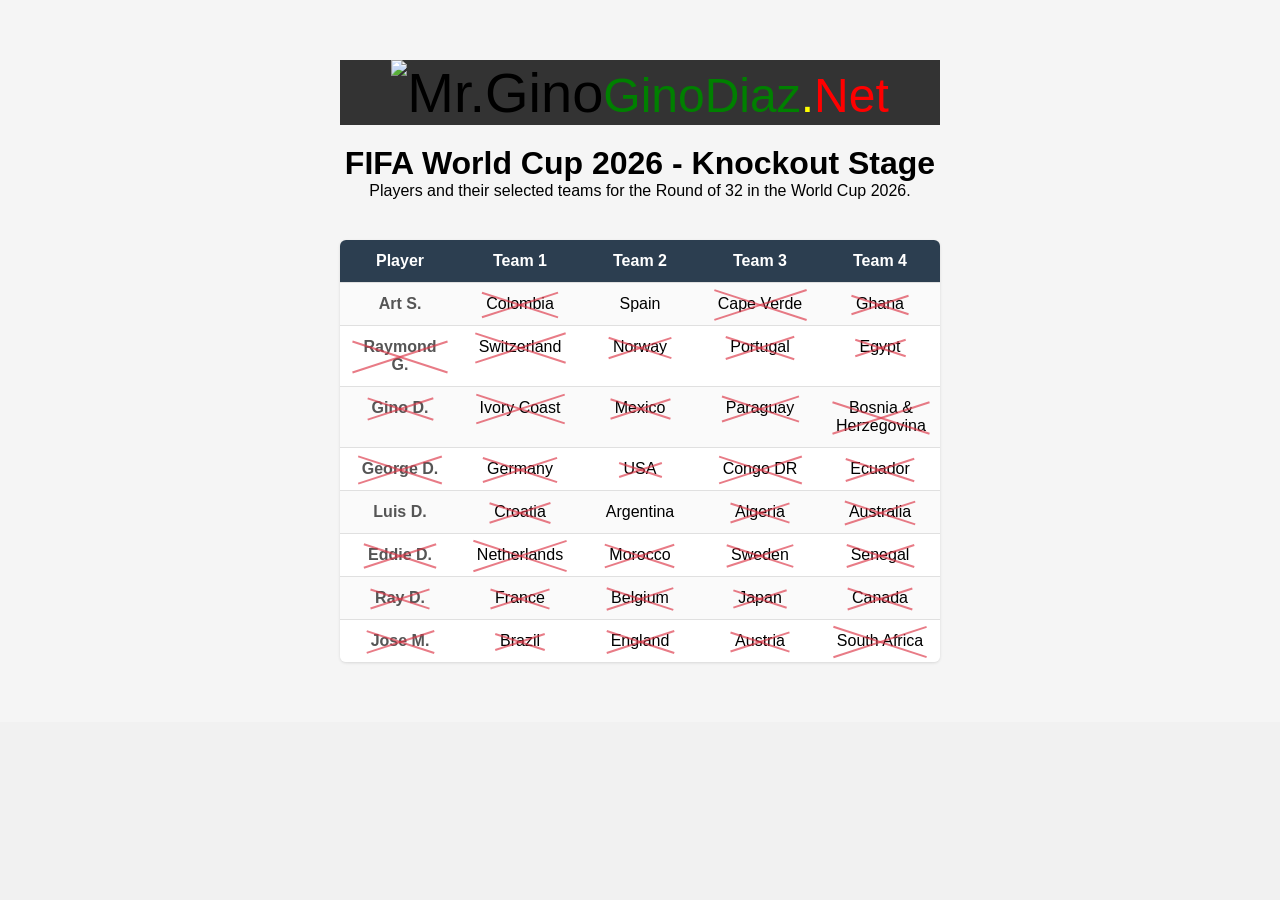
==== src/index.html @ 86abed54 "Chg #88.0" ====
<!DOCTYPE html>
<html lang="en">
<head>
  <meta charset="UTF-8">
  <meta name="viewport" content="width=device-width, initial-scale=1.0">
  <link rel="stylesheet" href="styles.css">
  <title>GinoDiaz.Net</title>
<style>
  body {
    font-family: -apple-system, BlinkMacSystemFont, "Segoe UI", Arial, sans-serif;
    background: #f5f5f5;
    margin: 0;
    padding: 40px;
    display: flex;
    justify-content: center;
  }

  /* wrapper handles the rounded corners/shadow. On wide screens it
     can still scroll sideways as a fallback, but on phones we switch
     the table into a stacked card layout instead (see media query),
     so scrolling is no longer needed there. */
  .table-wrapper {
    width: 100%;
    max-width: 900px;
    margin-top: 40px;
    overflow-x: auto;
    border-radius: 6px;
    box-shadow: 0 1px 3px rgba(0,0,0,0.12);
  }

  .table {
    display: grid;
    grid-template-columns: repeat(5, minmax(110px, 1fr));
    background: #ffffff;
    min-width: 600px;
  }

  .cell {
    padding: 12px 16px;
    text-align: center;
    border-bottom: 1px solid #e0e0e0;
  }

  .header {
    background: #2c3e50;
    color: #ffffff;
    font-weight: 600;
  }

  .row {
    display: contents;
  }

  .row:last-child .cell {
    border-bottom: none;
  }

  .row:nth-child(even) .cell:not(.header) {
    background: #fafafa;
  }

  .cell:first-child:not(.header) {
    font-weight: 600;
    color: #555;
  }

  /* X overlay: two thin, semi-transparent lines crossed over just
     the team name text (not the whole cell), via a wrapping span.
     That way it stays put over the value even when the cell also
     contains a label, like on mobile. Text stays readable
     underneath since the lines are thin and not fully opaque. */
  .value.eliminated {
    position: relative;
    display: inline-block;
  }

  .value.eliminated::before,
  .value.eliminated::after {
    content: "";
    position: absolute;
    top: 50%;
    left: -6px;
    right: -6px;
    height: 2px;
    background: rgba(220, 53, 69, 0.65);
    pointer-events: none;
  }

  .value.eliminated::before {
    transform: rotate(18deg);
  }

  .value.eliminated::after {
    transform: rotate(-18deg);
  }

  /* ===== MOBILE LAYOUT =====
     Below 600px the grid is dropped entirely in favor of a stack of
     "player cards" — one per row — so there's nothing wider than the
     screen and no horizontal scrolling is ever needed. */
  @media (max-width: 600px) {
    body {
      padding: 16px;
    }

    .table-wrapper {
      overflow-x: visible;
      box-shadow: none;
      border-radius: 0;
    }

    .table {
      display: block;
      min-width: 0;
      background: transparent;
    }

    /* Column headers aren't needed anymore — each value gets its
       own inline label instead (see .row .cell::before below). */
    .table > .cell.header {
      display: none;
    }

    .row {
      display: block;
      background: #ffffff;
      border-radius: 8px;
      box-shadow: 0 1px 3px rgba(0,0,0,0.12);
      margin-bottom: 12px;
      overflow: hidden;
    }

    .row:nth-child(even) .cell:not(.header) {
      background: transparent;
    }

    .row .cell {
      display: flex;
      justify-content: space-between;
      align-items: center;
      gap: 12px;
      text-align: left;
      padding: 10px 14px;
      border-bottom: 1px solid #eeeeee;
      font-size: 14px;
    }

    .row .cell:last-child {
      border-bottom: none;
    }

    /* Player name becomes the card's title/header */
    .row .cell:first-child {
      background: #2c3e50 !important;
      color: #ffffff;
      font-weight: 600;
      font-size: 15px;
    }

    /* Team cells get a small label ("Team 1", "Team 2"...) pulled
       from a data attribute so it's clear what each value means
       without needing the column headers. */
    .row .cell[data-label]::before {
      content: attr(data-label);
      color: #888888;
      font-weight: 500;
      font-size: 12px;
      flex-shrink: 0;
    }

  }
</style>
</head>

<body>
  <main>
    <header style="text-align:center;">
      <img src="\img\gbd01.png" width="65" height="65" alt="Mr.Gino"><font size="46" color="green">GinoDiaz</font><font size="48" color="yellow">.</font><font size="46" color="red">Net</font>
    </header>
    <div class="content" style="text-align:center; margin-top: 20px;">
      <h1>FIFA World Cup 2026 - Knockout Stage</h1>
      <p>Players and their selected teams for the Round of 32 in the World Cup 2026.</p>
    </div>

    <div class="table-wrapper">
      <div class="table">

        <div class="cell header">Player</div>
        <div class="cell header">Team 1</div>
        <div class="cell header">Team 2</div>
        <div class="cell header">Team 3</div>
        <div class="cell header">Team 4</div>

              <div class="row">
          <div class="cell">Art S.</div><div class="cell" data-label="Team 1"><span class="value eliminated">Colombia</span></div><div class="cell" data-label="Team 2"><span class="value">Spain</span></div><div class="cell" data-label="Team 3"><span class="value eliminated">Cape Verde</span></div><div class="cell" data-label="Team 4"><span class="value eliminated">Ghana</span></div>
        </div>
        <div class="row">
          <div class="cell"><span class="value eliminated">Raymond G.</span></div><div class="cell" data-label="Team 1"><span class="value eliminated">Switzerland</span></div><div class="cell" data-label="Team 2"><span class="value eliminated">Norway</span></div><div class="cell" data-label="Team 3"><span class="value eliminated">Portugal</span></div><div class="cell" data-label="Team 4"><span class="value eliminated">Egypt</span></div>
        </div>
        <div class="row">
          <div class="cell"><span class="value eliminated">Gino D.</span></div><div class="cell" data-label="Team 1"><span class="value eliminated">Ivory Coast</span></div><div class="cell" data-label="Team 2"><span class="value eliminated">Mexico</span></div><div class="cell" data-label="Team 3"><span class="value eliminated">Paraguay</span></div><div class="cell" data-label="Team 4"><span class="value eliminated">Bosnia & Herzegovina</span></div>
        </div>
        <div class="row">
          <div class="cell"><span class="value eliminated">George D.</span></div><div class="cell" data-label="Team 1"><span class="value eliminated">Germany</span></div><div class="cell" data-label="Team 2"><span class="value eliminated">USA</span></div><div class="cell" data-label="Team 3"><span class="value eliminated">Congo DR</span></div><div class="cell" data-label="Team 4"><span class="value eliminated">Ecuador</span></div>
        </div>
        <div class="row">
          <div class="cell">Luis D.</div><div class="cell" data-label="Team 1"><span class="value eliminated">Croatia</span></div><div class="cell" data-label="Team 2"><span class="value">Argentina</span></div><div class="cell" data-label="Team 3"><span class="value eliminated">Algeria</span></div><div class="cell" data-label="Team 4"><span class="value eliminated">Australia</span></div>
        </div>
        <div class="row">
          <div class="cell"><span class="value eliminated">Eddie D.</span></div><div class="cell" data-label="Team 1"><span class="value eliminated">Netherlands</span></div><div class="cell" data-label="Team 2"><span class="value eliminated">Morocco</span></div><div class="cell" data-label="Team 3"><span class="value eliminated">Sweden</span></div><div class="cell" data-label="Team 4"><span class="value eliminated">Senegal</span></div>
        </div>
        <div class="row">
          <div class="cell"><span class="value eliminated">Ray D.</span></div><div class="cell" data-label="Team 1"><span class="value eliminated">France</span></div><div class="cell" data-label="Team 2"><span class="value eliminated">Belgium</span></div><div class="cell" data-label="Team 3"><span class="value eliminated">Japan</span></div><div class="cell" data-label="Team 4"><span class="value eliminated">Canada</span></div>
        </div>
        <div class="row">
          <div class="cell"><span class="value eliminated">Jose M.</span></div><div class="cell" data-label="Team 1"><span class="value eliminated">Brazil</span></div><div class="cell" data-label="Team 2"><span class="value eliminated">England</span></div><div class="cell" data-label="Team 3"><span class="value eliminated">Austria</span></div><div class="cell" data-label="Team 4"><span class="value eliminated">South Africa</span></div>
        </div>

      </div>
    </div>
  </main>
</body>
</html>
---- src/styles.css ----
* {
  font-family: Arial, Helvetica, sans-serif;
}

html, body {
  margin: 0;
  border: 0;
  padding: 0;
  background-color: #f1f1f1;
}

main {
  margin: auto;
  width: 50%;
  padding: 20px;
}

main > h1 {
  text-align: center;
  font-size: 3.5em;
}

main > header {
  text-align: center;
  font-size: 3.5em;
  background-color: #333333;
}
ol {
  margin-top: 20px;
  margin-right: -5px;
    border-right: 3px solid #cc0505;

}
li {
  margin-bottom: 10px;
}
ul li {
  margin: none;
}
.container-float {
  overflow: auto; /* Clears the float */
}

.body {
  background: ;
  height: 100%;
}
.tree {
    width: max-content;
 }
/*
Source - https://stackoverflow.com/a/76979798
Posted by scrhartley, modified by community. See post 'Timeline' for change history
Retrieved 2026-03-06, License - CC BY-SA 4.0
*/

* {margin: 0; padding: 0;}

.tree ul {
    padding-top: 20px; position: relative;

    transition: all 0.5s;
    -webkit-transition: all 0.5s;
    -moz-transition: all 0.5s;
}

.tree li {
    float: left; text-align: center;
    list-style-type: none;
    position: relative;
    padding: 20px 5px 0 5px;

    transition: all 0.5s;
    -webkit-transition: all 0.5s;
    -moz-transition: all 0.5s;
}

/*We will use ::before and ::after to draw the connectors*/

.tree li::before, .tree li::after{
    content: '';
    position: absolute; top: 0; right: 50%;
    border-top: 1px solid #ccc;
    width: 50%; height: 20px;
}

/*We need to remove left-right connectors from elements without 
any siblings*/
.tree li:only-child::after, .tree li:only-child::before {
    display: none;
}

/*Remove space from the top of single children*/
.tree li:only-child{ padding-top: 0;}


/*Time to add downward connectors from parents*/
.tree ul ul::before{
    content: '';
    position: absolute; top: 0;
    border-left: 1px solid #ccc;
    width: 0; height: 20px;
}

.tree li a{
    border: 1px solid #ccc;
    padding: 5px 10px;
    text-decoration: none;
    color: #666;
    font-family: arial, verdana, tahoma;
    font-size: 11px;
    display: inline-block;

    border-radius: 5px;
    -webkit-border-radius: 5px;
    -moz-border-radius: 5px;

    transition: all 0.5s;
    -webkit-transition: all 0.5s;
    -moz-transition: all 0.5s;
}

/*Time for some hover effects*/
/*We will apply the hover effect the the lineage of the element also*/
.tree li a:hover, .tree li a:hover+ul li a {
    background: #c8e4f8; color: #000; border: 1px solid #94a0b4;
}
/*Connector styles on hover*/
.tree li a:hover+ul li::after, 
.tree li a:hover+ul li::before, 
.tree li a:hover+ul::before, 
.tree li a:hover+ul ul::before{
    border-color:  #94a0b4;
}

.tree ul ul ul ul li a {
    position: relative;
    left: 50%;
    transform: translateX(-50%);
    padding: 5px 10px;
    text-decoration: none;
    color: #666;
    font-family: arial, verdana, tahoma;
    font-size: 11px;
    border: 1px solid #ccc;
    border-radius: 5px;
    -webkit-border-radius: 5px;
    -moz-border-radius: 5px;
    transition: all 0.5s;
    -webkit-transition: all 0.5s;
    -moz-transition: all 0.5s;
    /*writing-mode: vertical-rl !important;*/ /* Vertical orientation */
    text-orientation: mixed !important;
    white-space: nowrap; /* Prevent text from wrapping */
}



.tree ul ul ul {
    padding-top : 0;
}

.tree > ul > li > ul > li > ul > li {
    padding: 0 0 0 20px;
    display: flex;
    align-items: center;
    clear: left;
    position: relative;
    left: 50%;
}
.tree > ul > li > ul > li > ul > li::before {
    height: 100%;
}
.tree > ul > li > ul > li > ul > li:last-child::before {
    height: 50%;
}

.tree > ul > li > ul > li > ul > li > a {
    writing-mode: vertical-rl;
}


.tree ul ul ul li::before {
    width: 20px;
    left: 0;
    border-left: 1px solid #ccc;
    border-top: none;
}
.tree ul ul ul li:last-child::before {
    border-bottom: 1px solid #ccc;
    border-radius: 0 0 0 5px;
    -webkit-border-radius: 0 0 0 5px;
    -moz-border-radius: 0 0 0 5px;
}
.tree ul ul ul li::after {
    width: 20px;
    top: 50%;
    left: 0;
    border-left: 1px solid #ccc;
}

.tree ul ul ul ul {
    display: inline-block;
    padding: 0 0 0 20px;
}

.tree ul ul ul ul::before {
    border-left: none;
    border-top: 1px solid #ccc;
    width: 20px;
    left: 0;
    top: 50%;
}

.tree ul ul ul ul li {
    float: none;
    padding: 5px 0 5px 20px;
}

.tree ul ul ul ul li:first-child::before,
.tree ul ul ul li:last-child::after {
    border: 0 none;
}
.tree ul ul ul ul li:first-child::after{
    border-radius: 5px 0 0 0;
    -webkit-border-radius: 5px 0 0 0;
    -moz-border-radius: 5px 0 0 0;
}
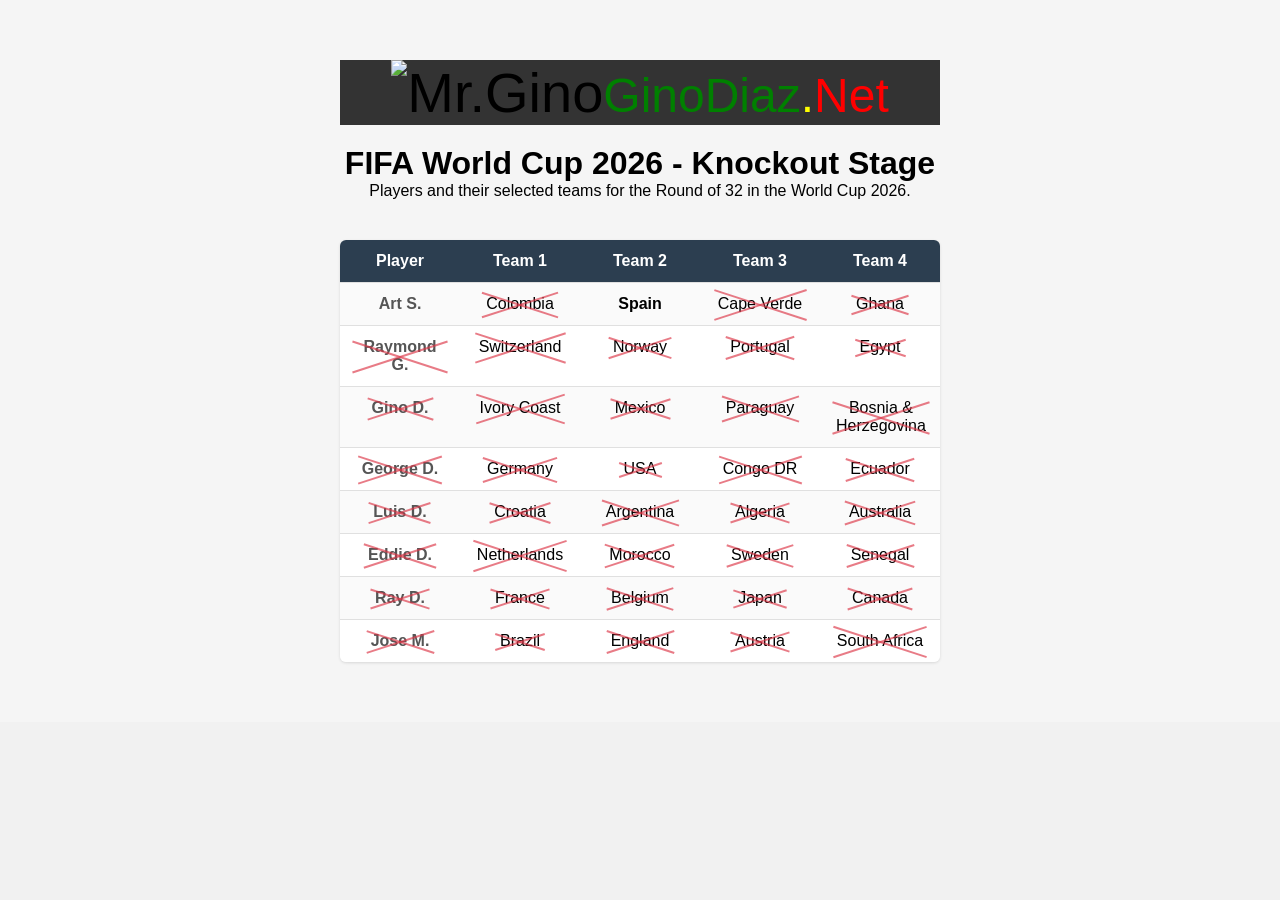
==== commit f5145f62: "Chg #89.0" ====
--- a/src/index.html
+++ b/src/index.html
@@ -193,7 +193,7 @@
         <div class="cell header">Team 4</div>
 
               <div class="row">
-          <div class="cell">Art S.</div><div class="cell" data-label="Team 1"><span class="value eliminated">Colombia</span></div><div class="cell" data-label="Team 2"><span class="value">Spain</span></div><div class="cell" data-label="Team 3"><span class="value eliminated">Cape Verde</span></div><div class="cell" data-label="Team 4"><span class="value eliminated">Ghana</span></div>
+          <div class="cell"><b>Art S.</b> </div><div class="cell" data-label="Team 1"><span class="value eliminated">Colombia</span></div><div class="cell" data-label="Team 2"><span class="value"><b>Spain</b></span></div><div class="cell" data-label="Team 3"><span class="value eliminated">Cape Verde</span></div><div class="cell" data-label="Team 4"><span class="value eliminated">Ghana</span></div>
         </div>
         <div class="row">
           <div class="cell"><span class="value eliminated">Raymond G.</span></div><div class="cell" data-label="Team 1"><span class="value eliminated">Switzerland</span></div><div class="cell" data-label="Team 2"><span class="value eliminated">Norway</span></div><div class="cell" data-label="Team 3"><span class="value eliminated">Portugal</span></div><div class="cell" data-label="Team 4"><span class="value eliminated">Egypt</span></div>
@@ -205,7 +205,7 @@
           <div class="cell"><span class="value eliminated">George D.</span></div><div class="cell" data-label="Team 1"><span class="value eliminated">Germany</span></div><div class="cell" data-label="Team 2"><span class="value eliminated">USA</span></div><div class="cell" data-label="Team 3"><span class="value eliminated">Congo DR</span></div><div class="cell" data-label="Team 4"><span class="value eliminated">Ecuador</span></div>
         </div>
         <div class="row">
-          <div class="cell">Luis D.</div><div class="cell" data-label="Team 1"><span class="value eliminated">Croatia</span></div><div class="cell" data-label="Team 2"><span class="value">Argentina</span></div><div class="cell" data-label="Team 3"><span class="value eliminated">Algeria</span></div><div class="cell" data-label="Team 4"><span class="value eliminated">Australia</span></div>
+          <div class="cell"><span class="value eliminated">Luis D.</span></div><div class="cell" data-label="Team 1"><span class="value eliminated">Croatia</span></div><div class="cell" data-label="Team 2"><span class="value eliminated">Argentina</span></div><div class="cell" data-label="Team 3"><span class="value eliminated">Algeria</span></div><div class="cell" data-label="Team 4"><span class="value eliminated">Australia</span></div>
         </div>
         <div class="row">
           <div class="cell"><span class="value eliminated">Eddie D.</span></div><div class="cell" data-label="Team 1"><span class="value eliminated">Netherlands</span></div><div class="cell" data-label="Team 2"><span class="value eliminated">Morocco</span></div><div class="cell" data-label="Team 3"><span class="value eliminated">Sweden</span></div><div class="cell" data-label="Team 4"><span class="value eliminated">Senegal</span></div>
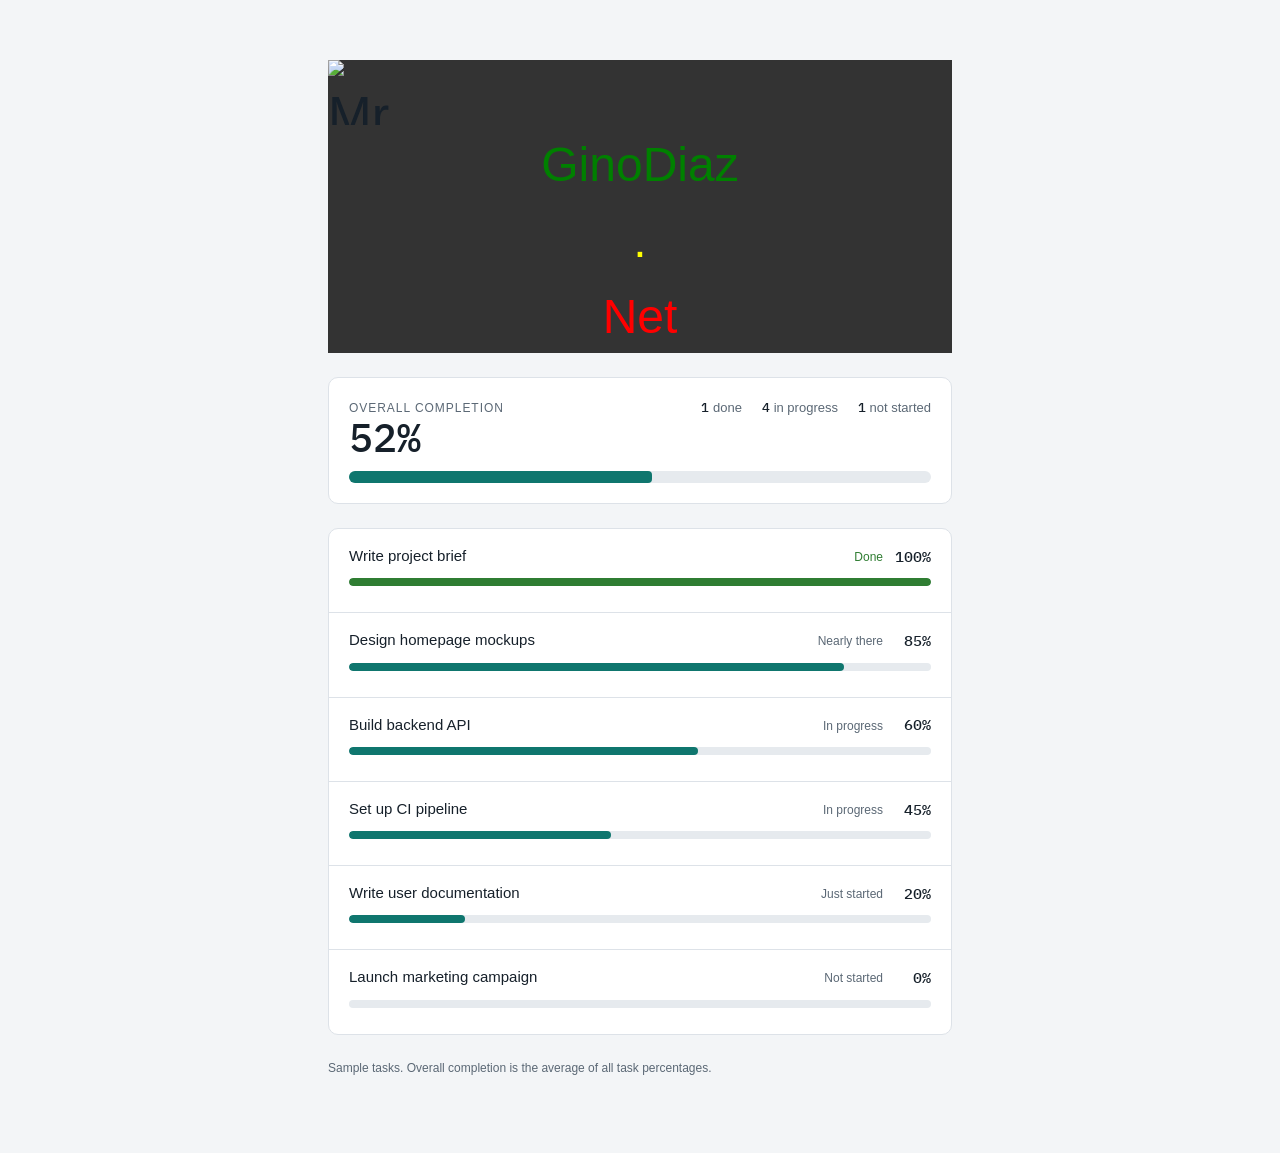
==== commit 121ea786: "Chg #10.01" ====
--- a/src/index.html
+++ b/src/index.html
@@ -6,171 +6,102 @@
   <meta name="viewport" content="width=device-width, initial-scale=1.0">
   <link rel="stylesheet" href="styles.css">
   <title>GinoDiaz.Net</title>
+<link rel="stylesheet" href="https://fonts.googleapis.com/css2?family=IBM+Plex+Mono:wght@400;500&family=IBM+Plex+Sans:wght@400;500;600&display=swap">
 <style>
+  /* Layout: single centered column, summary strip on top, one row per task with a progress bar beneath */
+  :root {
+    --bg: #f3f5f7;
+    --surface: #ffffff;
+    --fg: #16202a;
+    --muted: #5b6875;
+    --line: #dde2e8;
+    --track: #e6eaee;
+    --accent: #0f766e;
+    --done: #2f7d32;
+    --idle: #9aa5b1;
+    --font-body: "IBM Plex Sans", system-ui, -apple-system, "Segoe UI", sans-serif;
+    --font-data: "IBM Plex Mono", ui-monospace, "SFMono-Regular", Menlo, monospace;
+  }
+  @media (prefers-color-scheme: dark) {
+    :root:not([data-theme="light"]) {
+      --bg: #0f1519;
+      --surface: #172027;
+      --fg: #e8edf1;
+      --muted: #93a1ad;
+      --line: #27333c;
+      --track: #26323b;
+      --accent: #2dd4bf;
+      --done: #6fcf74;
+      --idle: #5d6b77;
+      color-scheme: dark;
+    }
+  }
+  :root[data-theme="dark"] {
+    --bg: #0f1519;
+    --surface: #172027;
+    --fg: #e8edf1;
+    --muted: #93a1ad;
+    --line: #27333c;
+    --track: #26323b;
+    --accent: #2dd4bf;
+    --done: #6fcf74;
+    --idle: #5d6b77;
+    color-scheme: dark;
+  }
   body {
-    font-family: -apple-system, BlinkMacSystemFont, "Segoe UI", Arial, sans-serif;
-    background: #f5f5f5;
-    margin: 0;
-    padding: 40px;
-    display: flex;
-    justify-content: center;
+    background: var(--bg);
+    color: var(--fg);
+    font-family: var(--font-body);
+    font-size: 15px;
+    line-height: 1.5;
+    padding-block: 40px 56px;
+    padding-left: max(16px, env(safe-area-inset-left, 0px));
+    padding-right: max(16px, env(safe-area-inset-right, 0px));
   }
+  main { max-width: 680px; margin: 0 auto; display: flex; flex-direction: column; gap: 24px; }
+  header { display: flex; flex-direction: column; gap: 4px; }
+  h1 { font-size: 26px; font-weight: 600; margin: 0; letter-spacing: -0.01em; text-wrap: balance; }
+  .sub { color: var(--muted); margin: 0; font-size: 14px; }
 
-  /* wrapper handles the rounded corners/shadow. On wide screens it
-     can still scroll sideways as a fallback, but on phones we switch
-     the table into a stacked card layout instead (see media query),
-     so scrolling is no longer needed there. */
-  .table-wrapper {
-    width: 100%;
-    max-width: 900px;
-    margin-top: 40px;
-    overflow-x: auto;
-    border-radius: 6px;
-    box-shadow: 0 1px 3px rgba(0,0,0,0.12);
+  .summary {
+    background: var(--surface);
+    border: 1px solid var(--line);
+    border-radius: 10px;
+    padding: 20px;
+    display: flex; flex-direction: column; gap: 14px;
   }
+  .summary-top { display: flex; align-items: baseline; justify-content: space-between; gap: 12px; flex-wrap: wrap; }
+  .label { font-size: 12px; letter-spacing: 0.08em; text-transform: uppercase; color: var(--muted); }
+  .big { font-family: var(--font-data); font-size: 40px; font-weight: 500; line-height: 1; font-variant-numeric: tabular-nums; }
+  .counts { display: flex; gap: 20px; flex-wrap: wrap; font-size: 13px; color: var(--muted); }
+  .counts b { font-family: var(--font-data); font-weight: 500; color: var(--fg); font-variant-numeric: tabular-nums; }
 
-  .table {
-    display: grid;
-    grid-template-columns: repeat(5, minmax(110px, 1fr));
-    background: #ffffff;
-    min-width: 600px;
-  }
+  .bar { height: 8px; background: var(--track); border-radius: 4px; overflow: hidden; }
+  .bar > span { display: block; height: 100%; border-radius: 4px; background: var(--accent); }
+  .bar.done > span { background: var(--done); }
+  .bar.idle > span { background: var(--idle); }
+  .bar.big-bar { height: 12px; border-radius: 6px; }
 
-  .cell {
-    padding: 12px 16px;
-    text-align: center;
-    border-bottom: 1px solid #e0e0e0;
-  }
+  ul { list-style: none; margin: 0; padding: 0; border: 1px solid var(--line); border-radius: 10px; background: var(--surface); }
+  li { padding: 16px 20px; display: flex; flex-direction: column; gap: 10px; }
+  li + li { border-top: 1px solid var(--line); }
+  .row { display: flex; align-items: baseline; justify-content: space-between; gap: 12px; }
+  .name { font-weight: 500; min-width: 0; overflow-wrap: anywhere; }
+  .meta { display: flex; align-items: center; gap: 12px; flex-shrink: 0; }
+  .status { font-size: 12px; color: var(--muted); }
+  .pct { font-family: var(--font-data); font-size: 15px; font-weight: 500; min-width: 4ch; text-align: right; font-variant-numeric: tabular-nums; }
+  .done-mark { color: var(--done); }
 
-  .header {
-    background: #2c3e50;
-    color: #ffffff;
-    font-weight: 600;
-  }
+  footer { color: var(--muted); font-size: 12px; }
 
-  .row {
-    display: contents;
-  }
-
-  .row:last-child .cell {
-    border-bottom: none;
-  }
-
-  .row:nth-child(even) .cell:not(.header) {
-    background: #fafafa;
-  }
-
-  .cell:first-child:not(.header) {
-    font-weight: 600;
-    color: #555;
-  }
-
-  /* X overlay: two thin, semi-transparent lines crossed over just
-     the team name text (not the whole cell), via a wrapping span.
-     That way it stays put over the value even when the cell also
-     contains a label, like on mobile. Text stays readable
-     underneath since the lines are thin and not fully opaque. */
-  .value.eliminated {
-    position: relative;
-    display: inline-block;
-  }
-
-  .value.eliminated::before,
-  .value.eliminated::after {
-    content: "";
-    position: absolute;
-    top: 50%;
-    left: -6px;
-    right: -6px;
-    height: 2px;
-    background: rgba(220, 53, 69, 0.65);
-    pointer-events: none;
-  }
-
-  .value.eliminated::before {
-    transform: rotate(18deg);
-  }
-
-  .value.eliminated::after {
-    transform: rotate(-18deg);
-  }
-
-  /* ===== MOBILE LAYOUT =====
-     Below 600px the grid is dropped entirely in favor of a stack of
-     "player cards" — one per row — so there's nothing wider than the
-     screen and no horizontal scrolling is ever needed. */
-  @media (max-width: 600px) {
-    body {
-      padding: 16px;
-    }
-
-    .table-wrapper {
-      overflow-x: visible;
-      box-shadow: none;
-      border-radius: 0;
-    }
-
-    .table {
-      display: block;
-      min-width: 0;
-      background: transparent;
-    }
-
-    /* Column headers aren't needed anymore — each value gets its
-       own inline label instead (see .row .cell::before below). */
-    .table > .cell.header {
-      display: none;
-    }
-
-    .row {
-      display: block;
-      background: #ffffff;
-      border-radius: 8px;
-      box-shadow: 0 1px 3px rgba(0,0,0,0.12);
-      margin-bottom: 12px;
-      overflow: hidden;
-    }
-
-    .row:nth-child(even) .cell:not(.header) {
-      background: transparent;
-    }
-
-    .row .cell {
-      display: flex;
-      justify-content: space-between;
-      align-items: center;
-      gap: 12px;
-      text-align: left;
-      padding: 10px 14px;
-      border-bottom: 1px solid #eeeeee;
-      font-size: 14px;
-    }
-
-    .row .cell:last-child {
-      border-bottom: none;
-    }
-
-    /* Player name becomes the card's title/header */
-    .row .cell:first-child {
-      background: #2c3e50 !important;
-      color: #ffffff;
-      font-weight: 600;
-      font-size: 15px;
-    }
-
-    /* Team cells get a small label ("Team 1", "Team 2"...) pulled
-       from a data attribute so it's clear what each value means
-       without needing the column headers. */
-    .row .cell[data-label]::before {
-      content: attr(data-label);
-      color: #888888;
-      font-weight: 500;
-      font-size: 12px;
-      flex-shrink: 0;
-    }
-
+  @media (max-width: 440px) {
+    body { padding-block: 24px 40px; }
+    .big { font-size: 34px; }
+    li { padding: 14px 16px; }
+    .row { flex-wrap: wrap; }
   }
 </style>
+
 </head>
 
 <body>
@@ -178,47 +109,67 @@
     <header style="text-align:center;">
       <img src="\img\gbd01.png" width="65" height="65" alt="Mr.Gino"><font size="46" color="green">GinoDiaz</font><font size="48" color="yellow">.</font><font size="46" color="red">Net</font>
     </header>
-    <div class="content" style="text-align:center; margin-top: 20px;">
-      <h1>FIFA World Cup 2026 - Knockout Stage</h1>
-      <p>Players and their selected teams for the Round of 32 in the World Cup 2026.</p>
-    </div>
-
-    <div class="table-wrapper">
-      <div class="table">
-
-        <div class="cell header">Player</div>
-        <div class="cell header">Team 1</div>
-        <div class="cell header">Team 2</div>
-        <div class="cell header">Team 3</div>
-        <div class="cell header">Team 4</div>
-
-              <div class="row">
-          <div class="cell"><b>Art S.</b> </div><div class="cell" data-label="Team 1"><span class="value eliminated">Colombia</span></div><div class="cell" data-label="Team 2"><span class="value"><b>Spain</b></span></div><div class="cell" data-label="Team 3"><span class="value eliminated">Cape Verde</span></div><div class="cell" data-label="Team 4"><span class="value eliminated">Ghana</span></div>
-        </div>
-        <div class="row">
-          <div class="cell"><span class="value eliminated">Raymond G.</span></div><div class="cell" data-label="Team 1"><span class="value eliminated">Switzerland</span></div><div class="cell" data-label="Team 2"><span class="value eliminated">Norway</span></div><div class="cell" data-label="Team 3"><span class="value eliminated">Portugal</span></div><div class="cell" data-label="Team 4"><span class="value eliminated">Egypt</span></div>
-        </div>
-        <div class="row">
-          <div class="cell"><span class="value eliminated">Gino D.</span></div><div class="cell" data-label="Team 1"><span class="value eliminated">Ivory Coast</span></div><div class="cell" data-label="Team 2"><span class="value eliminated">Mexico</span></div><div class="cell" data-label="Team 3"><span class="value eliminated">Paraguay</span></div><div class="cell" data-label="Team 4"><span class="value eliminated">Bosnia & Herzegovina</span></div>
-        </div>
-        <div class="row">
-          <div class="cell"><span class="value eliminated">George D.</span></div><div class="cell" data-label="Team 1"><span class="value eliminated">Germany</span></div><div class="cell" data-label="Team 2"><span class="value eliminated">USA</span></div><div class="cell" data-label="Team 3"><span class="value eliminated">Congo DR</span></div><div class="cell" data-label="Team 4"><span class="value eliminated">Ecuador</span></div>
-        </div>
-        <div class="row">
-          <div class="cell"><span class="value eliminated">Luis D.</span></div><div class="cell" data-label="Team 1"><span class="value eliminated">Croatia</span></div><div class="cell" data-label="Team 2"><span class="value eliminated">Argentina</span></div><div class="cell" data-label="Team 3"><span class="value eliminated">Algeria</span></div><div class="cell" data-label="Team 4"><span class="value eliminated">Australia</span></div>
-        </div>
-        <div class="row">
-          <div class="cell"><span class="value eliminated">Eddie D.</span></div><div class="cell" data-label="Team 1"><span class="value eliminated">Netherlands</span></div><div class="cell" data-label="Team 2"><span class="value eliminated">Morocco</span></div><div class="cell" data-label="Team 3"><span class="value eliminated">Sweden</span></div><div class="cell" data-label="Team 4"><span class="value eliminated">Senegal</span></div>
-        </div>
-        <div class="row">
-          <div class="cell"><span class="value eliminated">Ray D.</span></div><div class="cell" data-label="Team 1"><span class="value eliminated">France</span></div><div class="cell" data-label="Team 2"><span class="value eliminated">Belgium</span></div><div class="cell" data-label="Team 3"><span class="value eliminated">Japan</span></div><div class="cell" data-label="Team 4"><span class="value eliminated">Canada</span></div>
-        </div>
-        <div class="row">
-          <div class="cell"><span class="value eliminated">Jose M.</span></div><div class="cell" data-label="Team 1"><span class="value eliminated">Brazil</span></div><div class="cell" data-label="Team 2"><span class="value eliminated">England</span></div><div class="cell" data-label="Team 3"><span class="value eliminated">Austria</span></div><div class="cell" data-label="Team 4"><span class="value eliminated">South Africa</span></div>
-        </div>
-
+  <section class="summary" aria-label="Overall progress">
+    <div class="summary-top">
+      <div>
+        <div class="label">Overall completion</div>
+        <div class="big">52%</div>
+      </div>
+      <div class="counts">
+        <span><b>1</b> done</span>
+        <span><b>4</b> in progress</span>
+        <span><b>1</b> not started</span>
       </div>
     </div>
+    <div class="bar big-bar" role="progressbar" aria-valuenow="52" aria-valuemin="0" aria-valuemax="100" aria-label="Overall completion"><span style="width:52%"></span></div>
+  </section>
+
+  <ul aria-label="Tasks">
+    <li>
+      <div class="row">
+        <span class="name">Write project brief</span>
+        <span class="meta"><span class="status done-mark">Done</span><span class="pct">100%</span></span>
+      </div>
+      <div class="bar done" role="progressbar" aria-valuenow="100" aria-valuemin="0" aria-valuemax="100" aria-label="Write project brief"><span style="width:100%"></span></div>
+    </li>
+    <li>
+      <div class="row">
+        <span class="name">Design homepage mockups</span>
+        <span class="meta"><span class="status">Nearly there</span><span class="pct">85%</span></span>
+      </div>
+      <div class="bar" role="progressbar" aria-valuenow="85" aria-valuemin="0" aria-valuemax="100" aria-label="Design homepage mockups"><span style="width:85%"></span></div>
+    </li>
+    <li>
+      <div class="row">
+        <span class="name">Build backend API</span>
+        <span class="meta"><span class="status">In progress</span><span class="pct">60%</span></span>
+      </div>
+      <div class="bar" role="progressbar" aria-valuenow="60" aria-valuemin="0" aria-valuemax="100" aria-label="Build backend API"><span style="width:60%"></span></div>
+    </li>
+    <li>
+      <div class="row">
+        <span class="name">Set up CI pipeline</span>
+        <span class="meta"><span class="status">In progress</span><span class="pct">45%</span></span>
+      </div>
+      <div class="bar" role="progressbar" aria-valuenow="45" aria-valuemin="0" aria-valuemax="100" aria-label="Set up CI pipeline"><span style="width:45%"></span></div>
+    </li>
+    <li>
+      <div class="row">
+        <span class="name">Write user documentation</span>
+        <span class="meta"><span class="status">Just started</span><span class="pct">20%</span></span>
+      </div>
+      <div class="bar" role="progressbar" aria-valuenow="20" aria-valuemin="0" aria-valuemax="100" aria-label="Write user documentation"><span style="width:20%"></span></div>
+    </li>
+    <li>
+      <div class="row">
+        <span class="name">Launch marketing campaign</span>
+        <span class="meta"><span class="status">Not started</span><span class="pct">0%</span></span>
+      </div>
+      <div class="bar idle" role="progressbar" aria-valuenow="0" aria-valuemin="0" aria-valuemax="100" aria-label="Launch marketing campaign"><span style="width:0%"></span></div>
+    </li>
+  </ul>
+
+  <footer>Sample tasks. Overall completion is the average of all task percentages.</footer>
   </main>
 </body>
 </html>
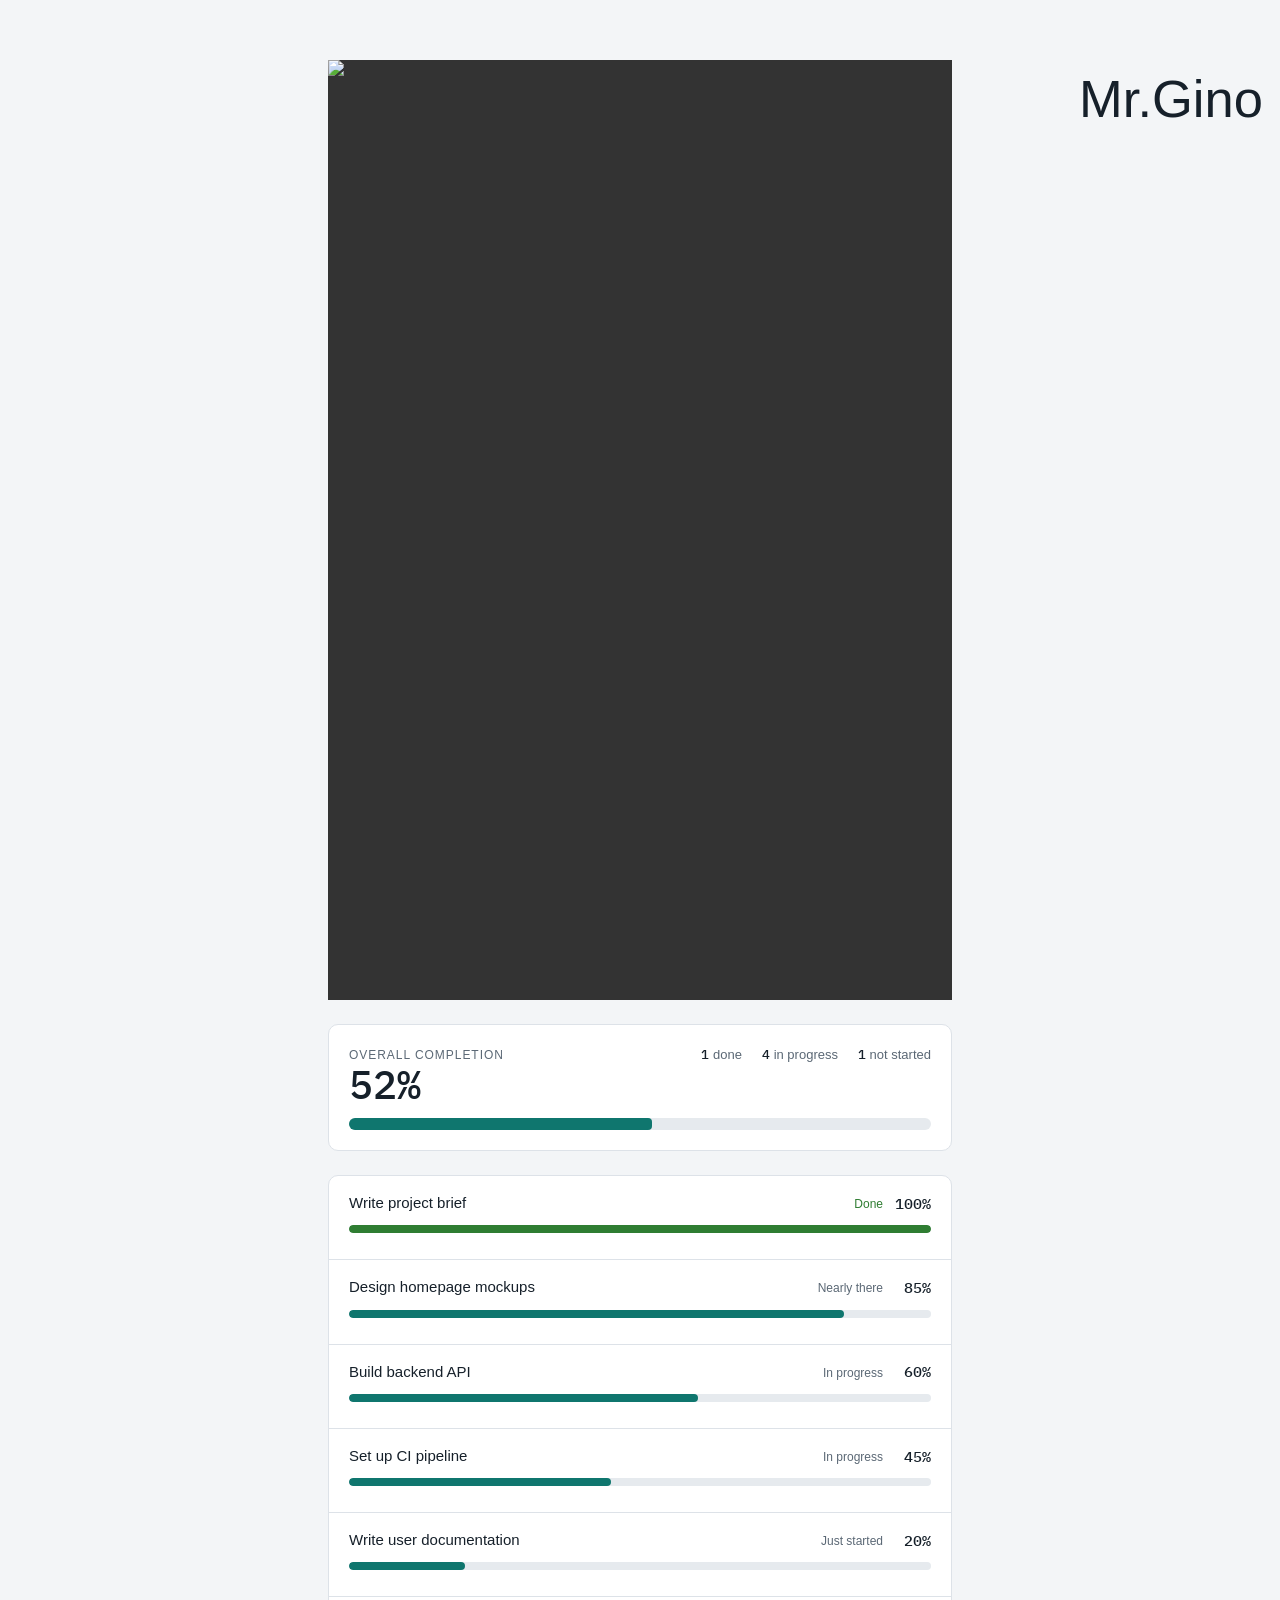
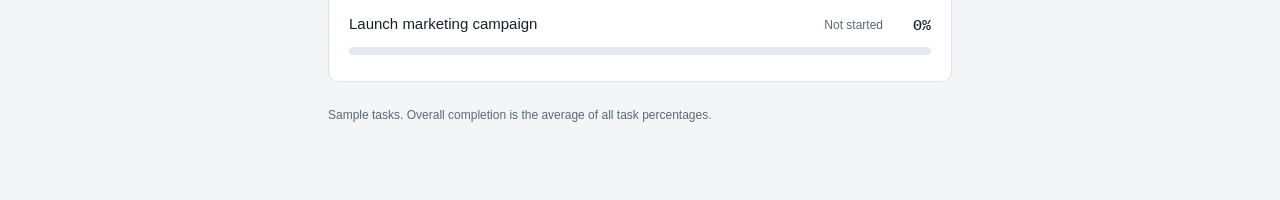
==== commit 2848add9: "Chg #10.02" ====
--- a/src/index.html
+++ b/src/index.html
@@ -107,7 +107,7 @@
 <body>
   <main>
     <header style="text-align:center;">
-      <img src="\img\gbd01.png" width="65" height="65" alt="Mr.Gino"><font size="46" color="green">GinoDiaz</font><font size="48" color="yellow">.</font><font size="46" color="red">Net</font>
+      <img src="\img\ginodiaznet_logo.v01.png" width="1670" height="940" alt="Mr.Gino">
     </header>
   <section class="summary" aria-label="Overall progress">
     <div class="summary-top">
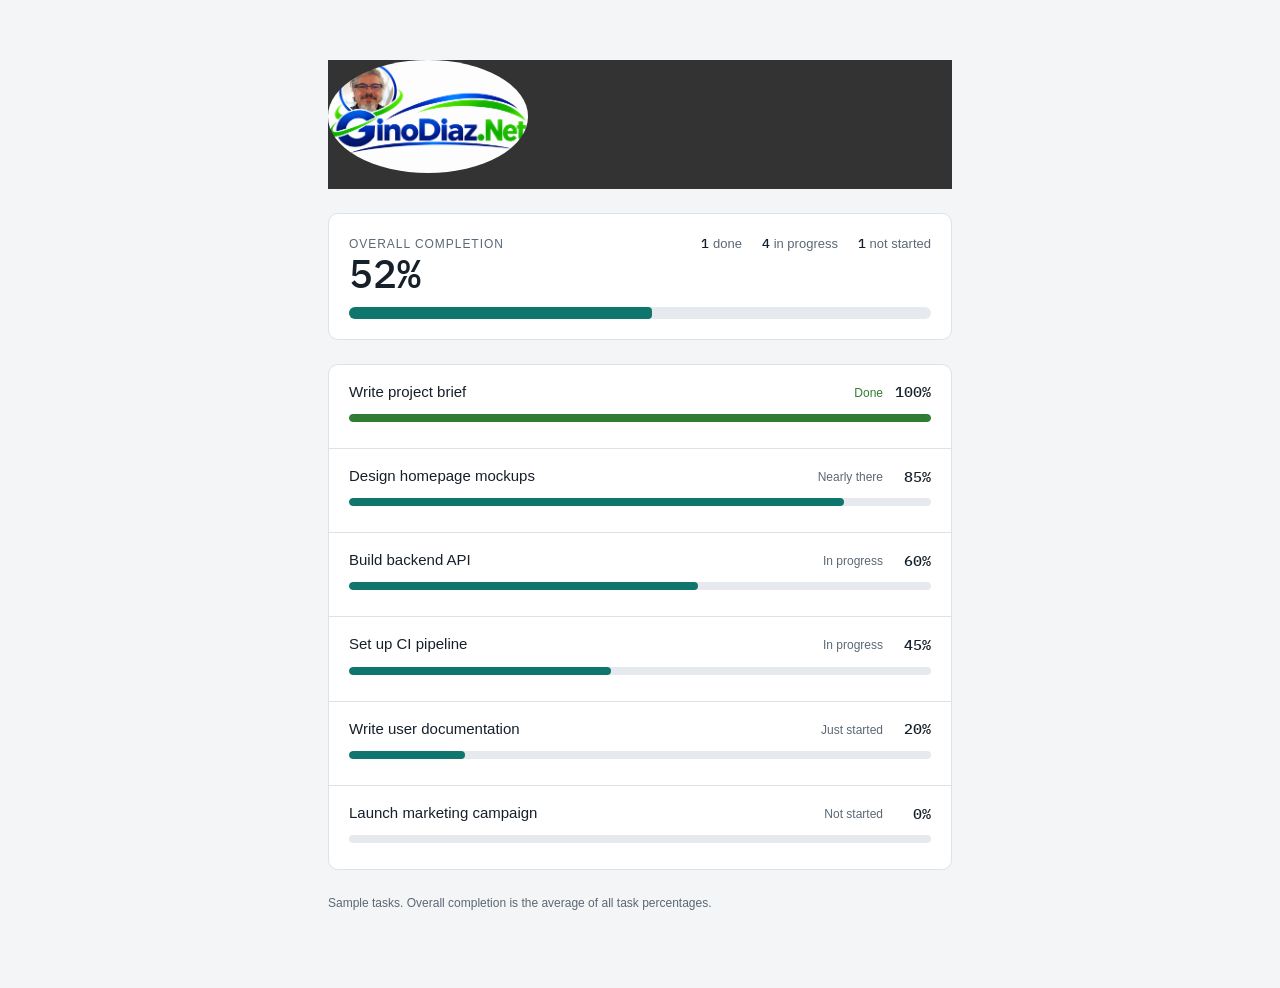
==== commit 37cfa7ee: "Chg #10.03" ====
--- a/src/index.html
+++ b/src/index.html
@@ -107,7 +107,7 @@
 <body>
   <main>
     <header style="text-align:center;">
-      <img src="\img\ginodiaznet_logo.v01.png" width="1670" height="940" alt="Mr.Gino">
+      <img src="img/GinoDiazNet_logo.v01.png"  alt="Mr.Gino" style="max-width: 200px; border-radius: 50%; margin-bottom: 16px;">
     </header>
   <section class="summary" aria-label="Overall progress">
     <div class="summary-top">
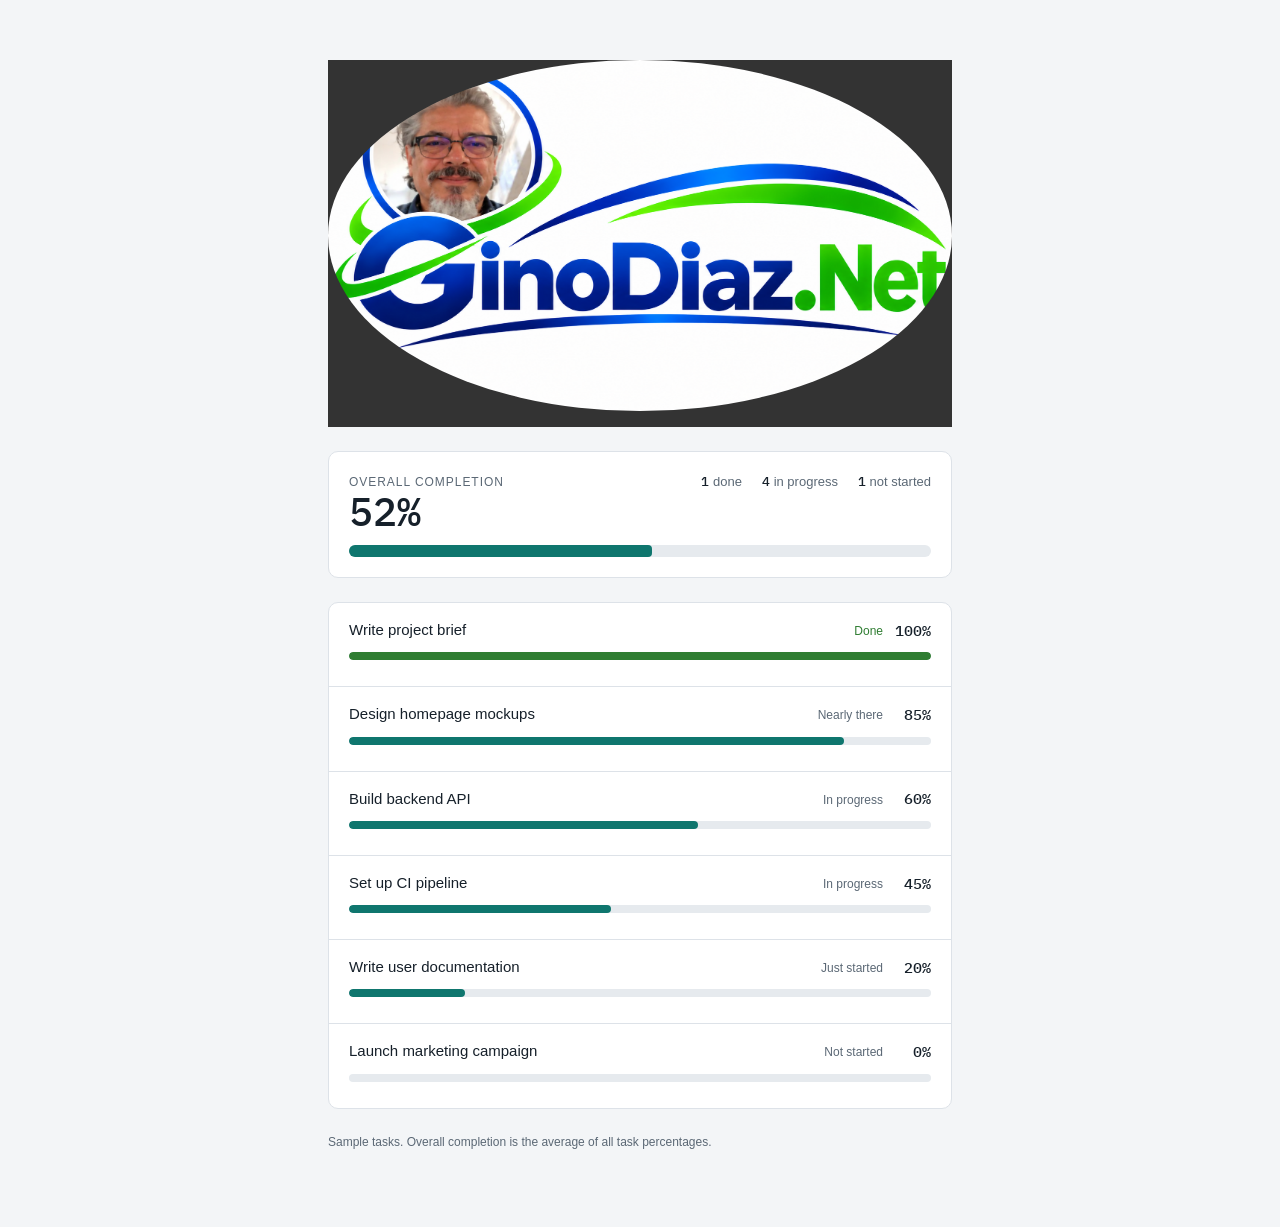
==== commit 099aa406: "Chg #10.04" ====
--- a/src/index.html
+++ b/src/index.html
@@ -107,7 +107,7 @@
 <body>
   <main>
     <header style="text-align:center;">
-      <img src="img/GinoDiazNet_logo.v01.png"  alt="Mr.Gino" style="max-width: 200px; border-radius: 50%; margin-bottom: 16px;">
+      <img src="img/GinoDiazNet_logo.v01.png"  alt="Mr.Gino" style="max-width: 100%; border-radius: 75%; margin-bottom: 16px;">
     </header>
   <section class="summary" aria-label="Overall progress">
     <div class="summary-top">
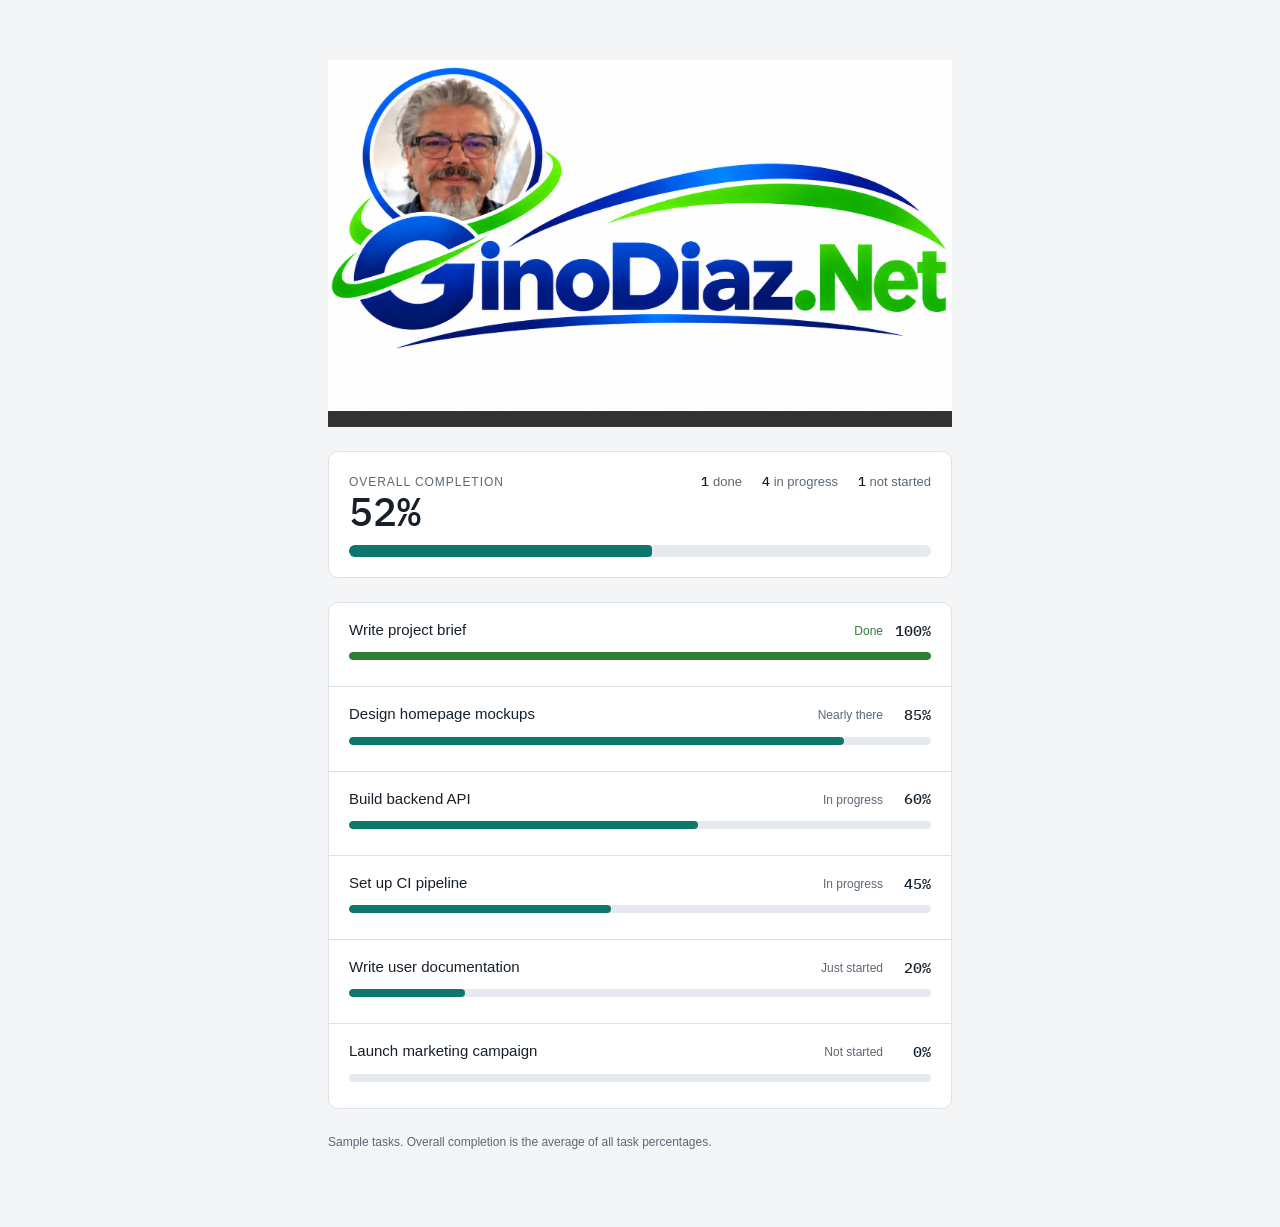
==== commit 8402d82f: "Chg #10.05" ====
--- a/src/index.html
+++ b/src/index.html
@@ -107,7 +107,7 @@
 <body>
   <main>
     <header style="text-align:center;">
-      <img src="img/GinoDiazNet_logo.v01.png"  alt="Mr.Gino" style="max-width: 100%; border-radius: 75%; margin-bottom: 16px;">
+      <img src="img/GinoDiazNet_logo.v01.png"  alt="Mr.Gino" style="max-width: 100%; margin-bottom: 16px;">
     </header>
   <section class="summary" aria-label="Overall progress">
     <div class="summary-top">
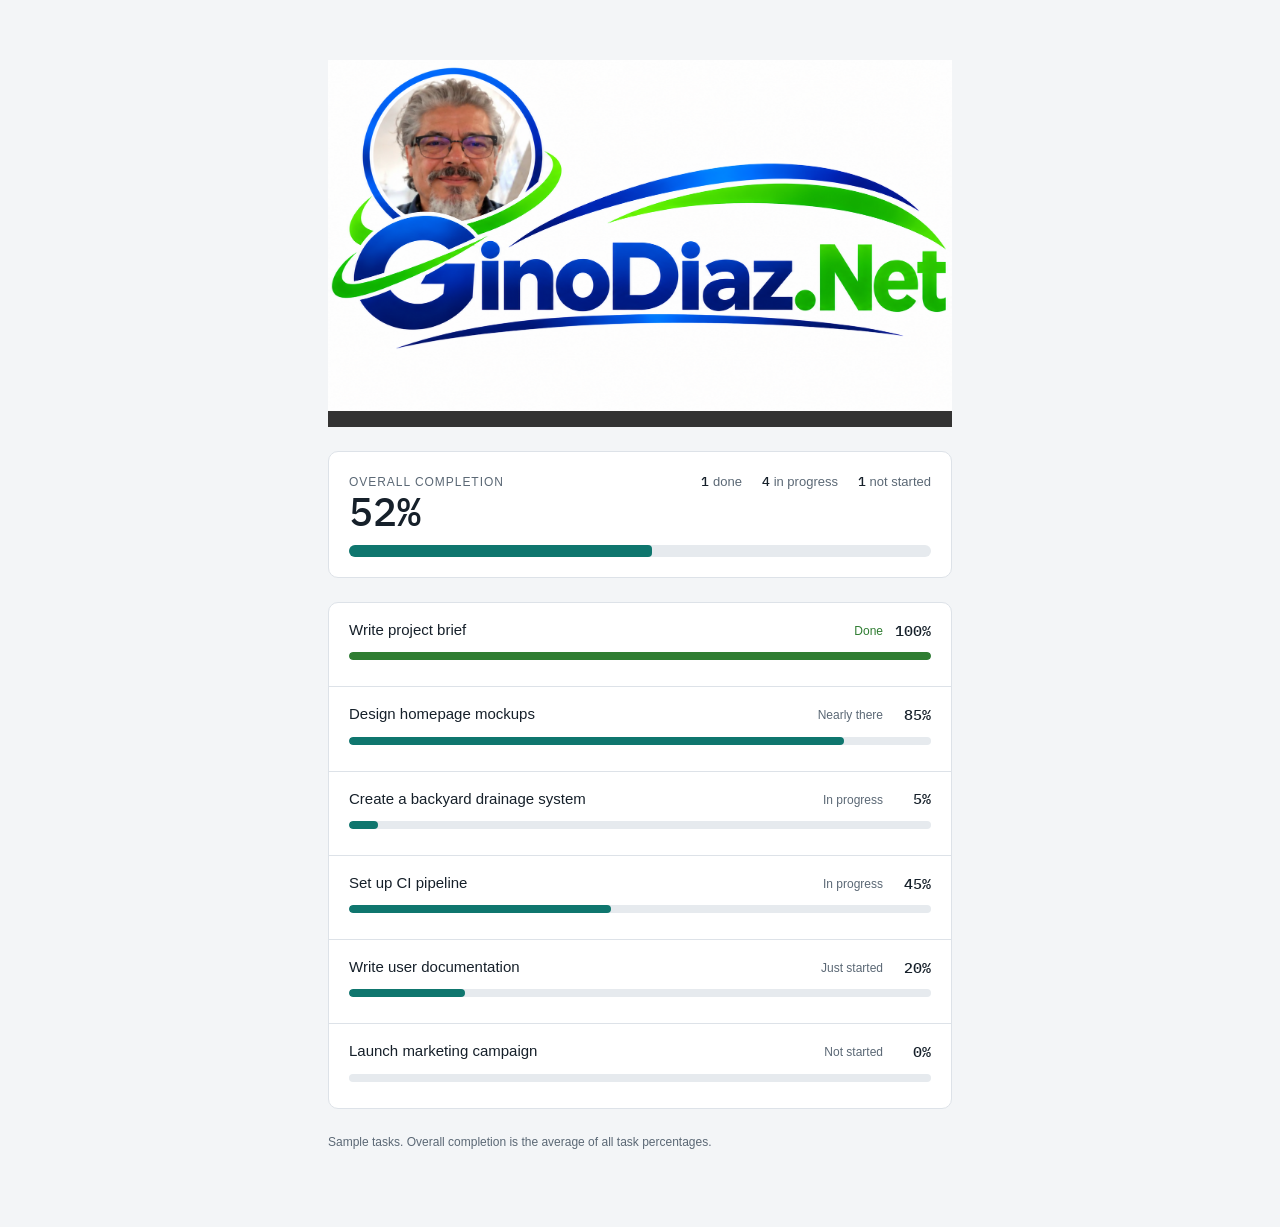
==== commit 1aa21bdb: "Chg #10.06" ====
--- a/src/index.html
+++ b/src/index.html
@@ -141,10 +141,10 @@
     </li>
     <li>
       <div class="row">
-        <span class="name">Build backend API</span>
-        <span class="meta"><span class="status">In progress</span><span class="pct">60%</span></span>
+        <span class="name">Create a backyard drainage system</span>
+        <span class="meta"><span class="status">In progress</span><span class="pct">5%</span></span>
       </div>
-      <div class="bar" role="progressbar" aria-valuenow="60" aria-valuemin="0" aria-valuemax="100" aria-label="Build backend API"><span style="width:60%"></span></div>
+      <div class="bar" role="progressbar" aria-valuenow="5" aria-valuemin="0" aria-valuemax="100" aria-label="Create a backyard drainage system"><span style="width:5%"></span></div>
     </li>
     <li>
       <div class="row">
